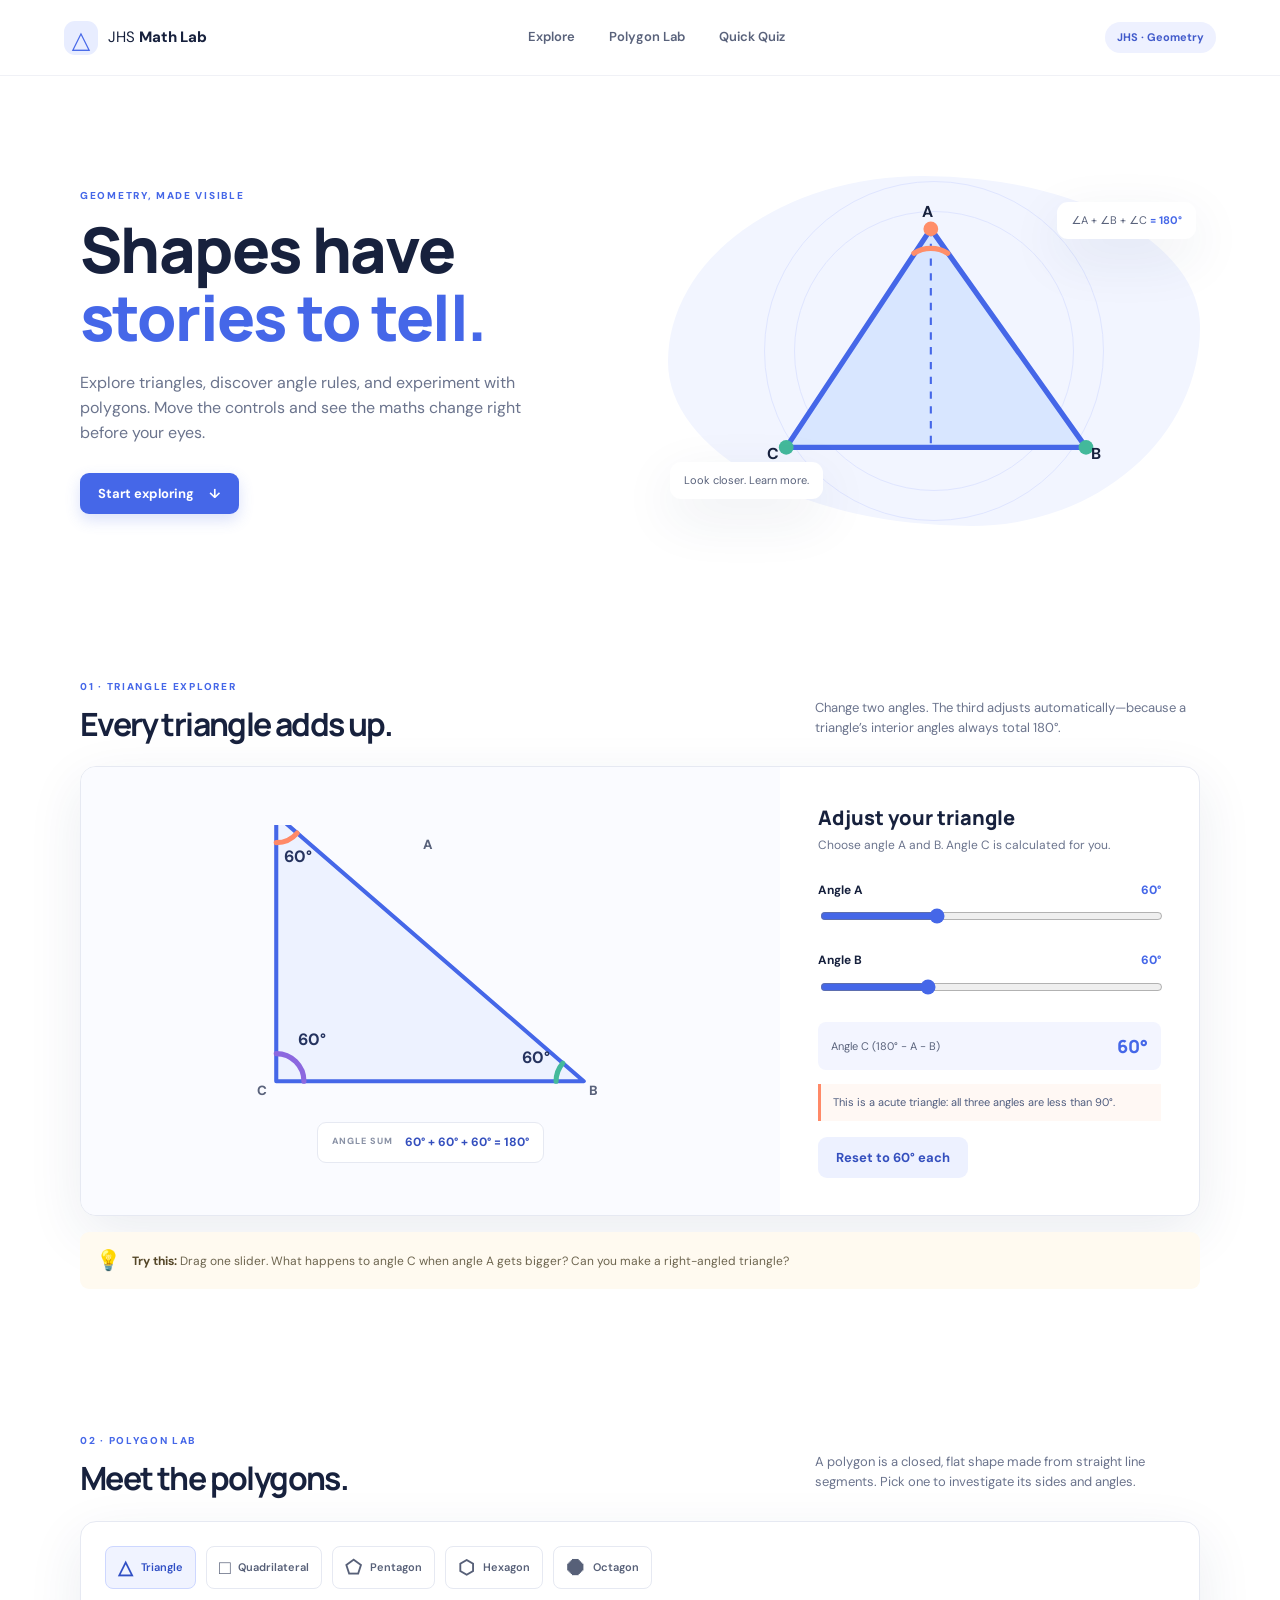
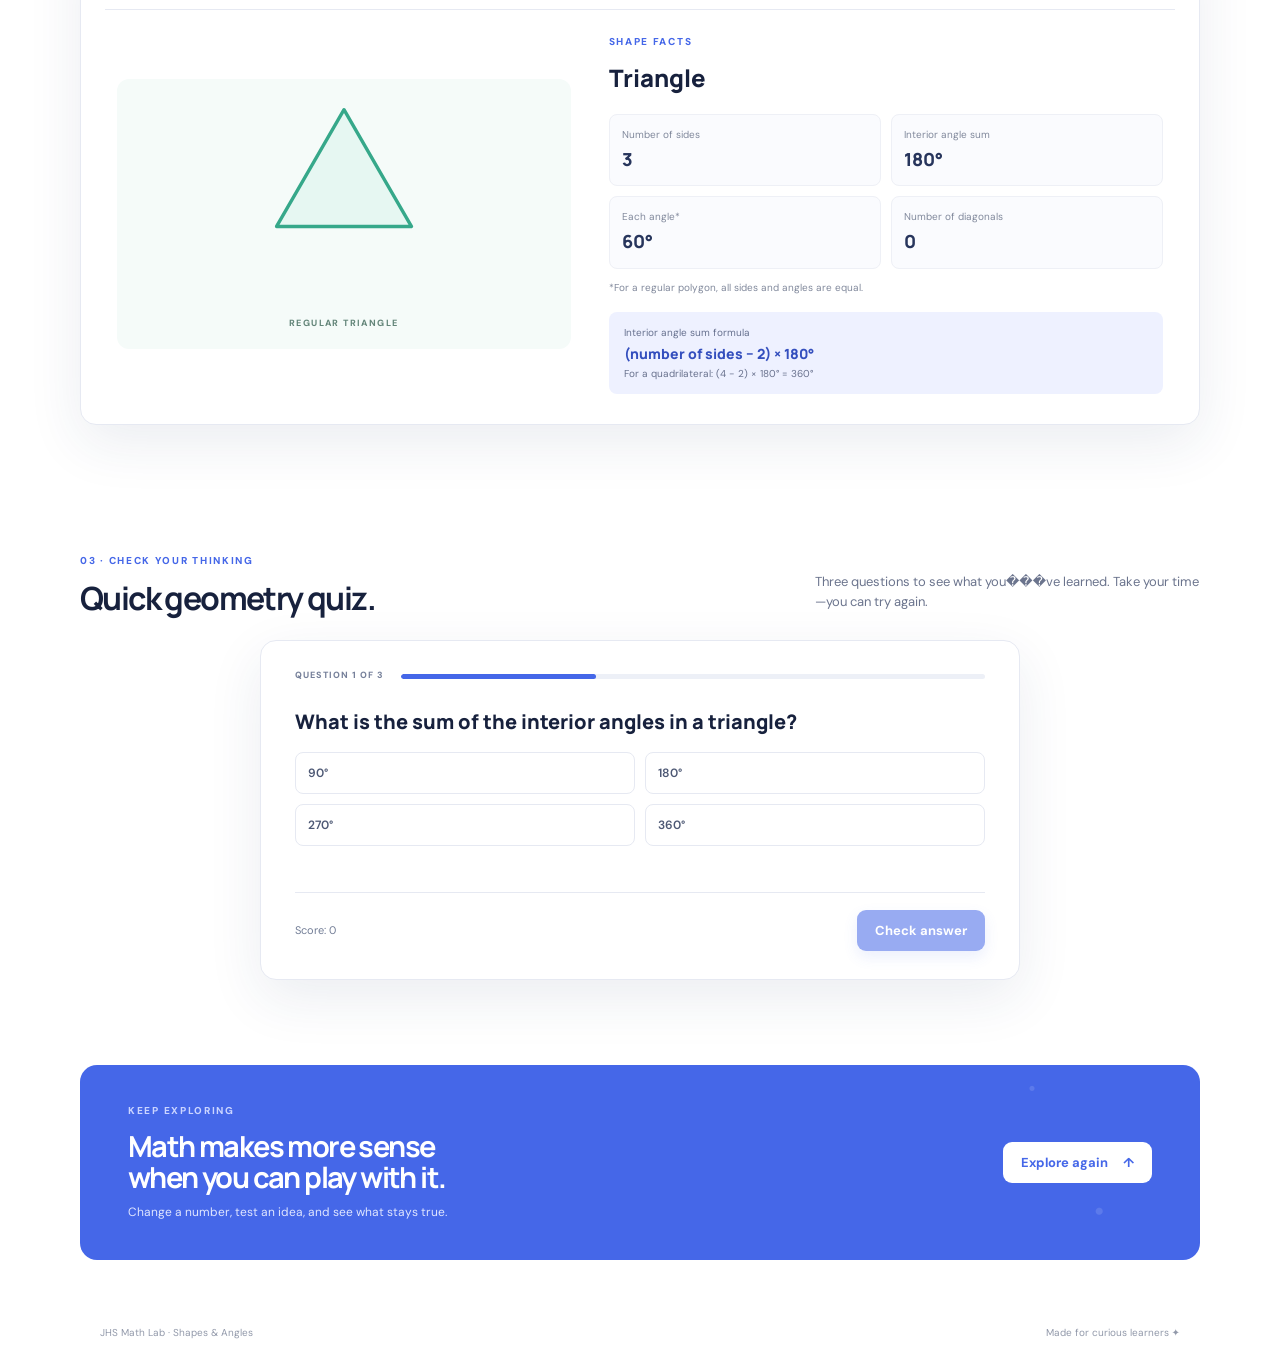
==== index.html @ 1efbacb0 "Build interactive Shapes & Angles JHS learning tool" ====
<!doctype html>
<html lang="en">
<head>
  <meta charset="utf-8">
  <meta name="viewport" content="width=device-width, initial-scale=1">
  <meta name="theme-color" content="#f5f7ff">
  <meta name="description" content="Explore triangles, angles, and polygons with interactive visual activities made for JHS learners.">
  <title>Shapes &amp; Angles — JHS Math Lab</title>
  <link rel="stylesheet" href="styles.css">
  <script src="script.js" defer></script>
</head>
<body>
  <a class="skip-link" href="#main">Skip to learning activities</a>
  <header class="topbar">
    <a class="brand" href="#home" aria-label="Shapes and Angles home"><span class="brand-mark" aria-hidden="true">△</span><span>JHS <strong>Math Lab</strong></span></a>
    <nav aria-label="Main navigation">
      <a href="#explore">Explore</a><a href="#polygon-lab">Polygon Lab</a><a href="#quiz">Quick Quiz</a>
    </nav>
    <span class="level-tag">JHS · Geometry</span>
  </header>

  <main id="main">
    <section class="hero" id="home">
      <div class="hero-copy">
        <p class="eyebrow">GEOMETRY, MADE VISIBLE</p>
        <h1>Shapes have<br><span>stories to tell.</span></h1>
        <p class="hero-text">Explore triangles, discover angle rules, and experiment with polygons. Move the controls and see the maths change right before your eyes.</p>
        <a class="button primary" href="#explore">Start exploring <span aria-hidden="true">↓</span></a>
      </div>
      <div class="hero-art" aria-hidden="true">
        <div class="orbit orbit-one"></div><div class="orbit orbit-two"></div>
        <svg viewBox="0 0 360 300" role="presentation">
          <polygon points="177,34 324,241 40,241" fill="#d8e6ff" stroke="#4567e8" stroke-width="5" stroke-linejoin="round"/>
          <path d="M177 34 L177 241" stroke="#4567e8" stroke-width="2" stroke-dasharray="7 7"/>
          <path d="M161 57 A30 30 0 0 1 193 57" fill="none" stroke="#ff8e69" stroke-width="5" stroke-linecap="round"/>
          <circle cx="177" cy="34" r="7" fill="#ff8e69"/><circle cx="324" cy="241" r="7" fill="#43b99b"/><circle cx="40" cy="241" r="7" fill="#43b99b"/>
          <text x="169" y="23" class="art-label">A</text><text x="329" y="252" class="art-label">B</text><text x="22" y="252" class="art-label">C</text>
        </svg>
        <div class="float-note note-top">∠A + ∠B + ∠C <strong>= 180°</strong></div>
        <div class="float-note note-bottom">Look closer. Learn more.</div>
      </div>
    </section>

    <section class="section" id="explore">
      <div class="section-heading"><div><p class="eyebrow">01 · TRIANGLE EXPLORER</p><h2>Every triangle adds up.</h2></div><p>Change two angles. The third adjusts automatically—because a triangle’s interior angles always total 180°.</p></div>
      <div class="explorer-card">
        <div class="triangle-stage">
          <svg id="triangle-svg" viewBox="0 0 400 290" role="img" aria-label="Interactive triangle showing its three interior angles">
            <polygon id="triangle-shape" points="200,35 350,250 50,250" fill="#edf2ff" stroke="#4567e8" stroke-width="4" stroke-linejoin="round"/>
            <path id="arc-a" fill="none" stroke="#ff8967" stroke-width="5" stroke-linecap="round"/>
            <path id="arc-b" fill="none" stroke="#44b99b" stroke-width="5" stroke-linecap="round"/>
            <path id="arc-c" fill="none" stroke="#8c68df" stroke-width="5" stroke-linecap="round"/>
            <text id="label-a" class="angle-label" x="200" y="94" text-anchor="middle">60°</text>
            <text id="label-b" class="angle-label" x="309" y="226" text-anchor="middle">60°</text>
            <text id="label-c" class="angle-label" x="91" y="226" text-anchor="middle">60°</text>
            <text x="193" y="23" class="vertex-label">A</text><text x="355" y="263" class="vertex-label">B</text><text x="31" y="263" class="vertex-label">C</text>
          </svg>
          <div class="sum-badge"><span>ANGLE SUM</span><strong id="triangle-sum">60° + 60° + 60° = 180°</strong></div>
        </div>
        <div class="controls-panel">
          <h3>Adjust your triangle</h3>
          <p class="muted">Choose angle A and B. Angle C is calculated for you.</p>
          <label class="range-label" for="angle-a"><span>Angle A</span><output id="out-a" for="angle-a">60°</output></label>
          <input id="angle-a" type="range" min="20" max="140" value="60">
          <label class="range-label" for="angle-b"><span>Angle B</span><output id="out-b" for="angle-b">60°</output></label>
          <input id="angle-b" type="range" min="20" max="150" value="60">
          <div class="third-angle"><span>Angle C (180° − A − B)</span><strong id="out-c">60°</strong></div>
          <p id="triangle-type" class="callout" aria-live="polite">This is an acute triangle: all three angles are less than 90°.</p>
          <button class="button secondary" id="reset-triangle" type="button">Reset to 60° each</button>
        </div>
      </div>
      <div class="fact-row"><span class="fact-icon">💡</span><p><strong>Try this:</strong> Drag one slider. What happens to angle C when angle A gets bigger? Can you make a right-angled triangle?</p></div>
    </section>

    <section class="section polygon-section" id="polygon-lab">
      <div class="section-heading"><div><p class="eyebrow">02 · POLYGON LAB</p><h2>Meet the polygons.</h2></div><p>A polygon is a closed, flat shape made from straight line segments. Pick one to investigate its sides and angles.</p></div>
      <div class="polygon-card">
        <div class="shape-picker" role="group" aria-label="Choose a polygon">
          <button type="button" class="shape-choice active" data-sides="3" aria-pressed="true"><span class="shape-icon">△</span><span>Triangle</span></button>
          <button type="button" class="shape-choice" data-sides="4" aria-pressed="false"><span class="shape-icon">□</span><span>Quadrilateral</span></button>
          <button type="button" class="shape-choice" data-sides="5" aria-pressed="false"><span class="shape-icon">⬠</span><span>Pentagon</span></button>
          <button type="button" class="shape-choice" data-sides="6" aria-pressed="false"><span class="shape-icon">⬡</span><span>Hexagon</span></button>
          <button type="button" class="shape-choice" data-sides="8" aria-pressed="false"><span class="shape-icon">⯃</span><span>Octagon</span></button>
        </div>
        <div class="polygon-content">
          <div class="polygon-visual"><svg id="polygon-svg" viewBox="0 0 300 260" role="img" aria-label="Regular triangle"><polygon id="polygon-shape" points="150,35 345,260 -45,260" fill="#e6f7f2" stroke="#36a88a" stroke-width="4" stroke-linejoin="round" transform="translate(0,-18)"/></svg><span id="polygon-name" class="visual-caption">REGULAR TRIANGLE</span></div>
          <div class="polygon-facts">
            <p class="eyebrow">SHAPE FACTS</p><h3 id="shape-title">Triangle</h3>
            <div class="fact-grid"><div><span>Number of sides</span><strong id="side-count">3</strong></div><div><span>Interior angle sum</span><strong id="angle-sum">180°</strong></div><div><span>Each angle* </span><strong id="each-angle">60°</strong></div><div><span>Number of diagonals</span><strong id="diagonal-count">0</strong></div></div>
            <p class="formula-note">*For a regular polygon, all sides and angles are equal.</p>
            <div class="formula-box"><span>Interior angle sum formula</span><strong>(number of sides − 2) × 180°</strong><small>For a quadrilateral: (4 − 2) × 180° = 360°</small></div>
          </div>
        </div>
      </div>
    </section>

    <section class="section quiz-section" id="quiz">
      <div class="section-heading"><div><p class="eyebrow">03 · CHECK YOUR THINKING</p><h2>Quick geometry quiz.</h2></div><p>Three questions to see what you���ve learned. Take your time—you can try again.</p></div>
      <div class="quiz-card">
        <div class="quiz-progress"><span id="quiz-progress-text">QUESTION 1 OF 3</span><div class="progress-track"><span id="progress-fill"></span></div></div>
        <h3 id="question-text">What is the sum of the interior angles in a triangle?</h3>
        <div id="answer-options" class="answer-options" role="group" aria-label="Answer choices"></div>
        <p id="quiz-feedback" class="quiz-feedback" aria-live="polite"></p>
        <div class="quiz-footer"><span id="score-text">Score: 0</span><button class="button primary" id="next-question" type="button" disabled>Check answer</button></div>
      </div>
    </section>

    <section class="finish-banner"><div><p class="eyebrow">KEEP EXPLORING</p><h2>Math makes more sense<br>when you can play with it.</h2><p>Change a number, test an idea, and see what stays true.</p></div><a class="button light" href="#explore">Explore again <span aria-hidden="true">↑</span></a></section>
  </main>
  <footer><span>JHS Math Lab · Shapes &amp; Angles</span><span>Made for curious learners ✦</span></footer>
</body>
</html>
---- styles.css ----
@import url('https://fonts.googleapis.com/css2?family=DM+Sans:wght@400;500;600;700&family=Manrope:wght@400;500;600;700;800&display=swap');
:root{--ink:#17213d;--muted:#6b748d;--blue:#4567e8;--blue-dark:#2f4fc8;--mint:#e6f7f2;--line:#e6e9f2;--paper:#f7f8fc;--white:#fff;--coral:#ff8967;--shadow:0 18px 55px rgba(37,53,102,.09)}
*{box-sizing:border-box}html{scroll-behavior:smooth;scroll-padding-top:90px}body{margin:0;background:#fff;color:var(--ink);font-family:'DM Sans',system-ui,sans-serif;line-height:1.55}.skip-link{position:absolute;left:-9999px;top:8px;background:#fff;padding:10px;z-index:5}.skip-link:focus{left:10px}.topbar{height:76px;padding:0 max(calc((100vw - 1180px)/2),5vw);display:flex;align-items:center;justify-content:space-between;border-bottom:1px solid #f0f1f6;background:rgba(255,255,255,.94);position:sticky;top:0;z-index:4;backdrop-filter:blur(12px)}.brand{display:flex;gap:10px;align-items:center;color:var(--ink);font-size:15px;text-decoration:none}.brand strong{font-weight:800}.brand-mark{display:grid;place-items:center;width:34px;height:34px;border-radius:11px;background:#e8edff;color:var(--blue);font-size:24px}.topbar nav{display:flex;gap:34px}.topbar nav a{font-size:13px;font-weight:600;text-decoration:none;color:#59627b}.topbar nav a:hover{color:var(--blue)}.level-tag{font-size:11px;font-weight:700;color:#425bcb;background:#eef1ff;padding:7px 12px;border-radius:20px}.hero{max-width:1180px;min-height:535px;margin:auto;padding:75px 30px 60px;display:grid;grid-template-columns:1fr 1fr;align-items:center;gap:55px}.eyebrow{font-size:10px;letter-spacing:1.7px;font-weight:800;color:var(--blue);margin:0 0 12px}.hero h1,.section h2,.finish-banner h2{font-family:Manrope,sans-serif;letter-spacing:-1.6px;line-height:1.08}.hero h1{font-size:clamp(43px,5vw,63px);margin:0 0 20px;font-weight:800}.hero h1 span{color:var(--blue)}.hero-text{max-width:455px;color:var(--muted);font-size:16px;margin:0 0 28px}.button{border:0;border-radius:9px;padding:12px 18px;display:inline-flex;align-items:center;gap:15px;font:700 13px 'DM Sans',sans-serif;text-decoration:none;cursor:pointer;transition:transform .18s,background .18s}.button:hover:not(:disabled){transform:translateY(-2px)}.primary{background:var(--blue);color:white;box-shadow:0 6px 15px #4567e833}.primary:hover:not(:disabled){background:var(--blue-dark)}.primary:disabled{opacity:.55;cursor:not-allowed}.secondary{background:#edf1ff;color:#344fbe;margin-top:16px}.light{background:#fff;color:var(--blue)}.hero-art{height:350px;position:relative;display:grid;place-items:center;border-radius:48% 52% 43% 57%/53% 43% 57% 47%;background:#f2f5ff}.hero-art svg{position:relative;z-index:1;width:min(90%,380px);height:auto}.art-label{font:700 15px 'DM Sans';fill:#17213d}.orbit{position:absolute;border:1px solid #dfe5ff;border-radius:50%}.orbit-one{width:280px;height:280px}.orbit-two{width:340px;height:340px}.float-note{position:absolute;background:white;border-radius:11px;padding:10px 14px;box-shadow:var(--shadow);font-size:11px;color:#59627b;z-index:2}.float-note strong{color:var(--blue)}.note-top{top:26px;right:4px}.note-bottom{bottom:27px;left:2px}.section{max-width:1180px;margin:0 auto;padding:68px 30px}.section-heading{display:flex;justify-content:space-between;align-items:end;gap:45px;margin-bottom:25px}.section-heading h2{font-size:32px;margin:0}.section-heading>p{color:var(--muted);font-size:13px;max-width:385px;margin:0 0 3px}.explorer-card,.polygon-card,.quiz-card{background:white;border:1px solid var(--line);border-radius:16px;box-shadow:var(--shadow)}.explorer-card{display:grid;grid-template-columns:1.25fr .75fr;overflow:hidden}.triangle-stage{padding:25px 28px 20px;background:#fafbff;display:flex;flex-direction:column;align-items:center;justify-content:center;min-height:390px}.triangle-stage svg{width:min(100%,410px);height:auto}.angle-label{font:700 16px 'DM Sans';fill:#25335f}.vertex-label{font:800 13px 'DM Sans';fill:#59627b}.sum-badge{display:flex;align-items:center;gap:12px;background:white;padding:10px 14px;border:1px solid var(--line);border-radius:9px}.sum-badge span{font-size:9px;letter-spacing:1px;color:#8991a5;font-weight:800}.sum-badge strong{font-size:12px;color:#344fbe}.controls-panel{padding:37px 38px}.controls-panel h3,.polygon-facts h3{margin:0 0 5px;font:800 20px Manrope,sans-serif}.muted{margin:0 0 26px;color:var(--muted);font-size:12px}.range-label{display:flex;justify-content:space-between;font-size:12px;font-weight:700;margin:19px 0 7px}.range-label output{color:var(--blue);font-weight:800}input[type=range]{width:100%;accent-color:var(--blue);cursor:pointer}.third-angle{background:#f3f5ff;padding:12px 13px;margin-top:20px;border-radius:8px;display:flex;justify-content:space-between;align-items:center;font-size:11px;color:#59627b}.third-angle strong{font:800 18px Manrope;color:var(--blue)}.callout{font-size:11px;color:#4f5c7e;background:#fff8f4;border-left:3px solid var(--coral);padding:10px 12px;margin:14px 0 0}.fact-row{margin-top:16px;padding:13px 16px;border-radius:9px;background:#fffaf0;display:flex;align-items:center;gap:11px;color:#6d654f;font-size:12px}.fact-row p{margin:0}.fact-row strong{color:#544627}.fact-icon{font-size:20px}.polygon-section{padding-top:76px}.polygon-card{padding:24px}.shape-picker{display:flex;gap:10px;flex-wrap:wrap;border-bottom:1px solid var(--line);padding-bottom:20px}.shape-choice{display:flex;align-items:center;gap:8px;padding:8px 12px;border:1px solid var(--line);border-radius:8px;background:white;color:#576078;font:600 11px 'DM Sans';cursor:pointer}.shape-choice:hover,.shape-choice.active{background:#f0f3ff;border-color:#cdd7ff;color:#304fc5}.shape-icon{font-size:19px}.polygon-content{display:grid;grid-template-columns:.9fr 1.1fr;gap:38px;align-items:center;padding:24px 12px 6px}.polygon-visual{min-height:270px;border-radius:12px;background:#f5fbf9;display:flex;flex-direction:column;justify-content:center;align-items:center}.polygon-visual svg{width:min(90%,300px);height:220px;overflow:visible}.polygon-visual polygon{transition:all .3s ease}.visual-caption{font-size:9px;letter-spacing:1.4px;color:#638579;font-weight:800}.polygon-facts h3{font-size:24px;margin-bottom:20px}.fact-grid{display:grid;grid-template-columns:1fr 1fr;gap:10px}.fact-grid div{background:#fafbfe;border:1px solid #eef0f6;border-radius:8px;padding:12px}.fact-grid span{display:block;color:#81899c;font-size:10px;margin-bottom:4px}.fact-grid strong{font:800 18px Manrope;color:#27355c}.formula-note{color:#81899c;font-size:10px;margin:11px 0 17px}.formula-box{background:#eef1ff;padding:13px 15px;border-radius:8px;display:flex;flex-direction:column;gap:3px}.formula-box span{font-size:10px;color:#67718f}.formula-box strong{color:#344fbe;font:800 14px Manrope}.formula-box small{font-size:10px;color:#68718d}.quiz-section{padding-top:60px;padding-bottom:85px}.quiz-card{max-width:760px;margin:auto;padding:28px 34px}.quiz-progress{display:flex;align-items:center;gap:17px;font-size:9px;letter-spacing:1px;font-weight:800;color:#76809a}.progress-track{height:5px;border-radius:10px;background:#edf0f7;flex:1;overflow:hidden}.progress-track span{height:100%;width:33.3%;display:block;background:var(--blue);border-radius:10px;transition:width .25s}.quiz-card h3{font:800 20px Manrope;margin:25px 0 17px}.answer-options{display:grid;grid-template-columns:1fr 1fr;gap:10px}.answer-option{border:1px solid var(--line);border-radius:8px;padding:12px;text-align:left;background:white;color:#4d5874;font:600 12px 'DM Sans';cursor:pointer}.answer-option:hover{border-color:#9cafff;background:#f8f9ff}.answer-option.selected{border-color:var(--blue);background:#f0f3ff;color:#304fc5}.answer-option.correct{border-color:#53b99a;background:#edfaf5;color:#187456}.answer-option.incorrect{border-color:#f18a72;background:#fff3ef;color:#a6432e}.answer-option:disabled{cursor:default}.quiz-feedback{min-height:22px;color:#53617f;font-size:12px;font-weight:600}.quiz-feedback.good{color:#16815e}.quiz-feedback.bad{color:#b74e37}.quiz-footer{display:flex;justify-content:space-between;align-items:center;border-top:1px solid var(--line);padding-top:17px;color:#727d96;font-size:11px}.finish-banner{max-width:1120px;margin:0 auto 65px;background:#4567e8;color:white;border-radius:17px;padding:38px 48px;display:flex;align-items:center;justify-content:space-between;background-image:radial-gradient(circle at 85% 12%,#ffffff20 0 2px,transparent 3px),radial-gradient(circle at 91% 75%,#ffffff20 0 3px,transparent 4px)}.finish-banner .eyebrow{color:#cad4ff}.finish-banner h2{font-size:29px;margin:0 0 10px}.finish-banner p:not(.eyebrow){font-size:12px;color:#e0e6ff;margin:0}footer{max-width:1120px;margin:auto;padding:0 20px 25px;display:flex;justify-content:space-between;color:#9299aa;font-size:10px}
@media(max-width:800px){.hero{gap:20px;padding-top:55px;min-height:470px}.hero-art{height:290px}.section-heading{align-items:start;flex-direction:column;gap:12px}.section-heading>p{max-width:550px}.explorer-card{grid-template-columns:1fr}.triangle-stage{min-height:320px}.controls-panel{padding:26px 30px}.polygon-content{gap:22px}.finish-banner{margin-left:20px;margin-right:20px}}
@media(max-width:560px){.topbar{height:64px;padding:0 16px}.topbar nav{gap:12px}.topbar nav a{font-size:10px}.topbar nav a:nth-child(2){display:none}.brand{font-size:13px}.brand-mark{width:30px;height:30px}.level-tag{font-size:9px;padding:6px 8px}.hero{grid-template-columns:1fr;padding:48px 22px 40px;gap:20px}.hero h1{font-size:46px}.hero-text{font-size:14px}.hero-art{height:270px;max-width:400px;width:100%;margin:auto}.section{padding:48px 17px}.section-heading h2{font-size:27px}.section-heading>p{font-size:12px}.triangle-stage{min-height:270px;padding:16px}.sum-badge{gap:7px;padding:8px}.sum-badge strong{font-size:10px}.controls-panel{padding:23px 20px}.polygon-card{padding:14px}.shape-picker{gap:7px}.shape-choice{padding:7px 9px;font-size:10px}.polygon-content{grid-template-columns:1fr;padding:17px 0 0}.polygon-visual{min-height:245px}.polygon-facts{padding:0 3px 7px}.quiz-card{padding:22px 18px}.quiz-card h3{font-size:17px}.answer-options{grid-template-columns:1fr}.finish-banner{padding:28px 23px;align-items:start;flex-direction:column;gap:20px}.finish-banner h2{font-size:25px}footer{padding:0 18px 20px;gap:15px;flex-wrap:wrap}}
@media(prefers-reduced-motion:reduce){*,*::before,*::after{scroll-behavior:auto!important;transition:none!important}}
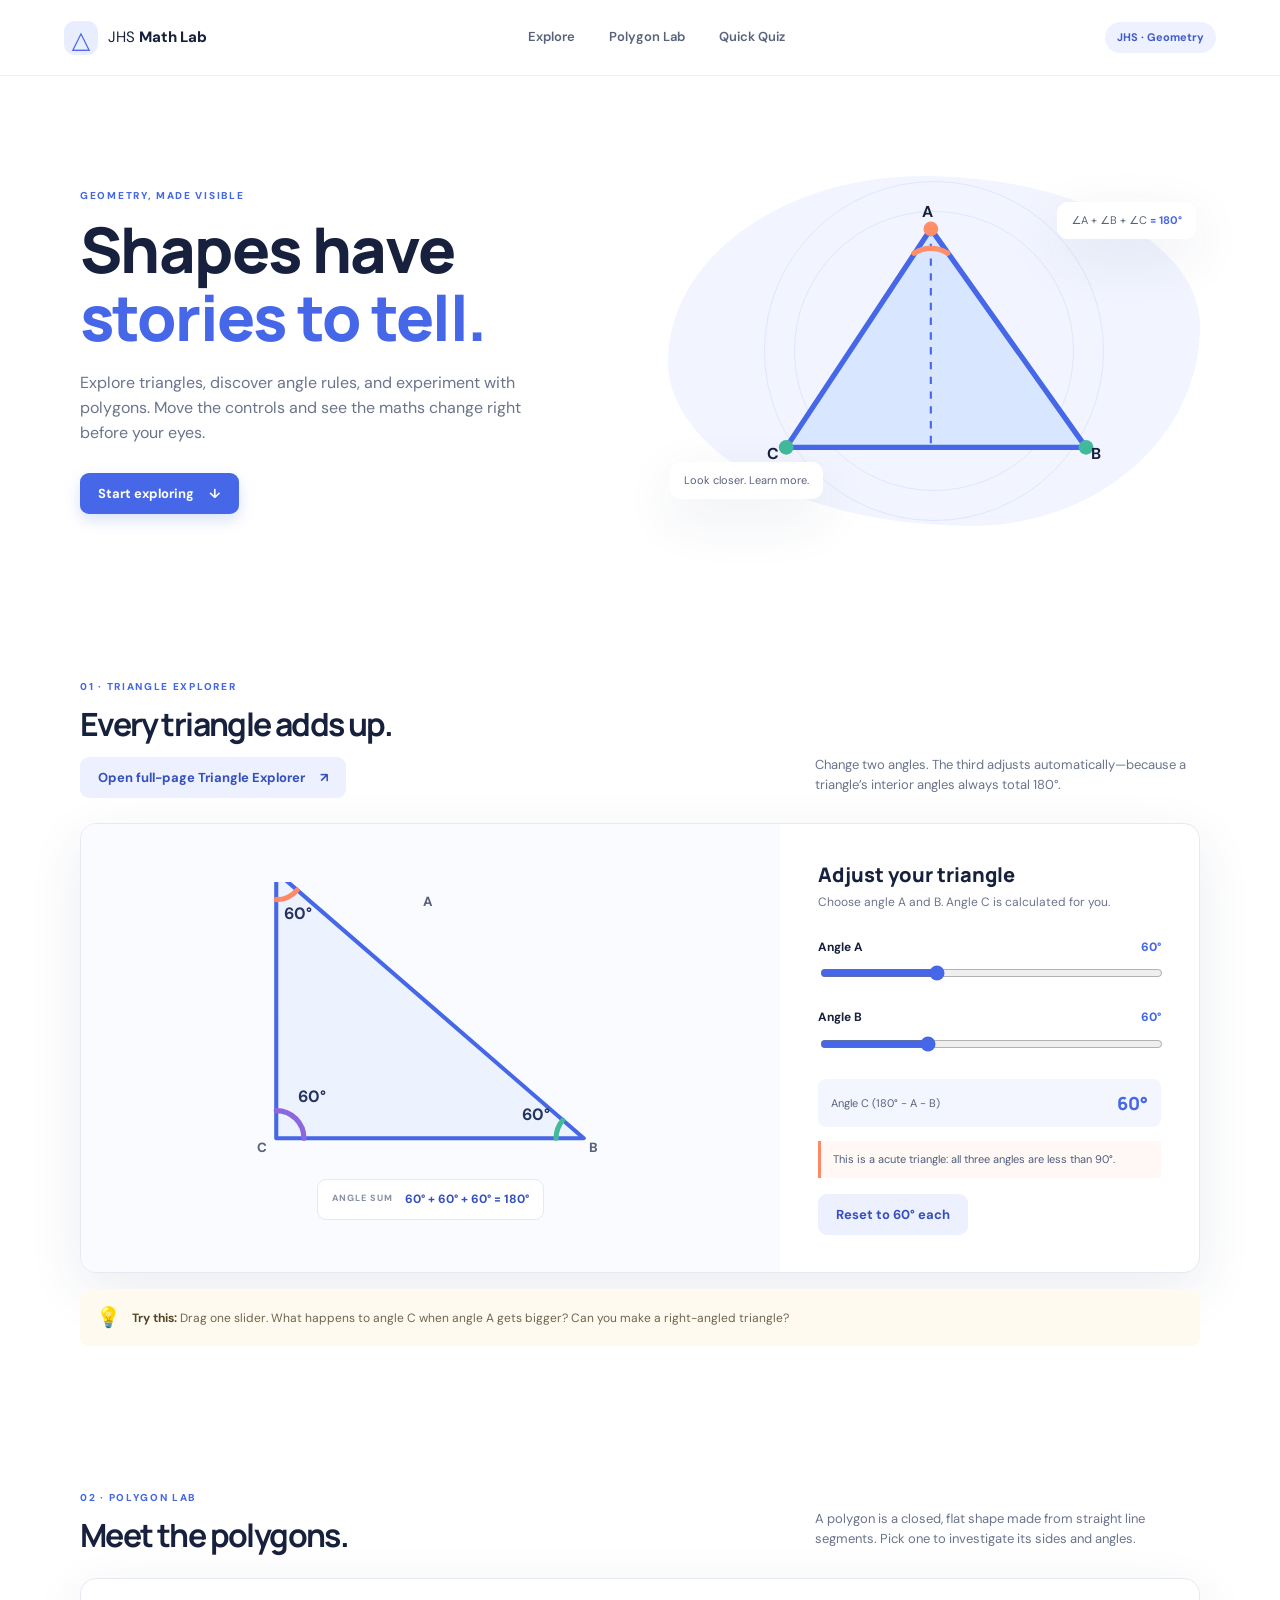
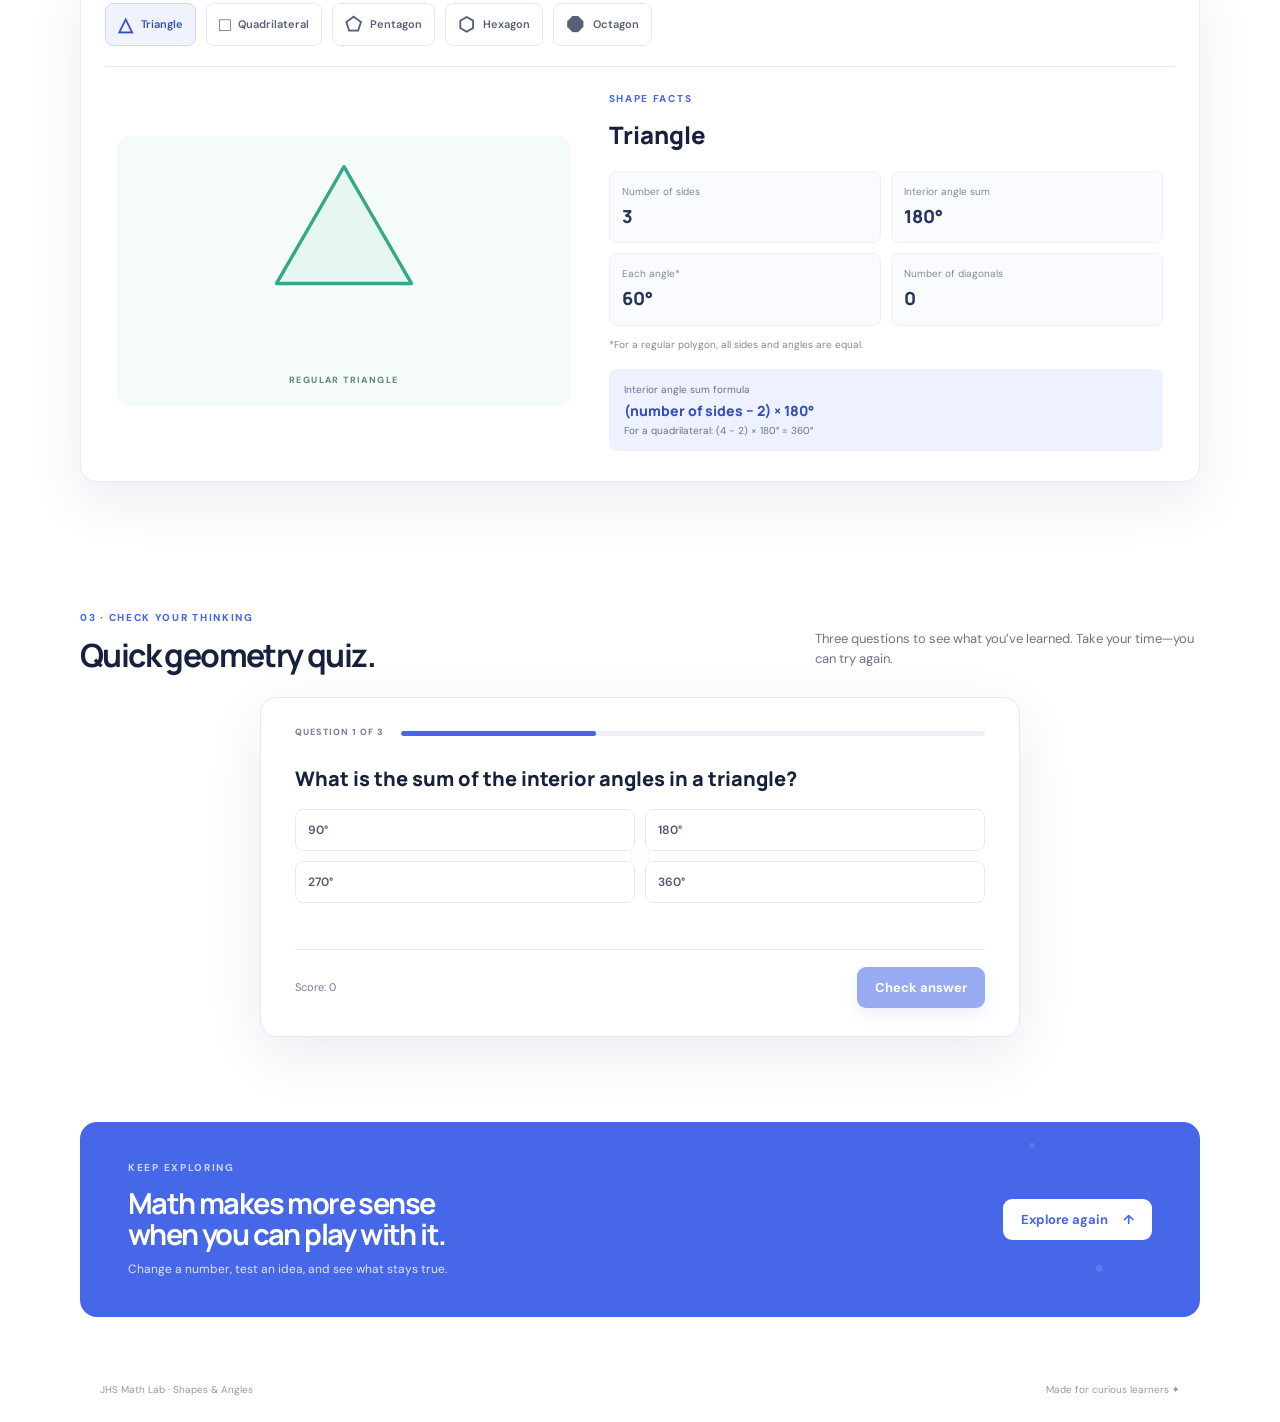
==== commit 33d71e95: "Link main Shapes & Angles page to full-page Triangle Explorer" ====
--- a/index.html
+++ b/index.html
@@ -42,7 +42,14 @@
     </section>
 
     <section class="section" id="explore">
-      <div class="section-heading"><div><p class="eyebrow">01 · TRIANGLE EXPLORER</p><h2>Every triangle adds up.</h2></div><p>Change two angles. The third adjusts automatically—because a triangle’s interior angles always total 180°.</p></div>
+      <div class="section-heading">
+        <div>
+          <p class="eyebrow">01 · TRIANGLE EXPLORER</p>
+          <h2>Every triangle adds up.</h2>
+          <a class="button secondary" href="triangle-explorer.html">Open full-page Triangle Explorer <span aria-hidden="true">↗</span></a>
+        </div>
+        <p>Change two angles. The third adjusts automatically—because a triangle’s interior angles always total 180°.</p>
+      </div>
       <div class="explorer-card">
         <div class="triangle-stage">
           <svg id="triangle-svg" viewBox="0 0 400 290" role="img" aria-label="Interactive triangle showing its three interior angles">
@@ -95,7 +102,7 @@
     </section>
 
     <section class="section quiz-section" id="quiz">
-      <div class="section-heading"><div><p class="eyebrow">03 · CHECK YOUR THINKING</p><h2>Quick geometry quiz.</h2></div><p>Three questions to see what you���ve learned. Take your time—you can try again.</p></div>
+      <div class="section-heading"><div><p class="eyebrow">03 · CHECK YOUR THINKING</p><h2>Quick geometry quiz.</h2></div><p>Three questions to see what you’ve learned. Take your time—you can try again.</p></div>
       <div class="quiz-card">
         <div class="quiz-progress"><span id="quiz-progress-text">QUESTION 1 OF 3</span><div class="progress-track"><span id="progress-fill"></span></div></div>
         <h3 id="question-text">What is the sum of the interior angles in a triangle?</h3>
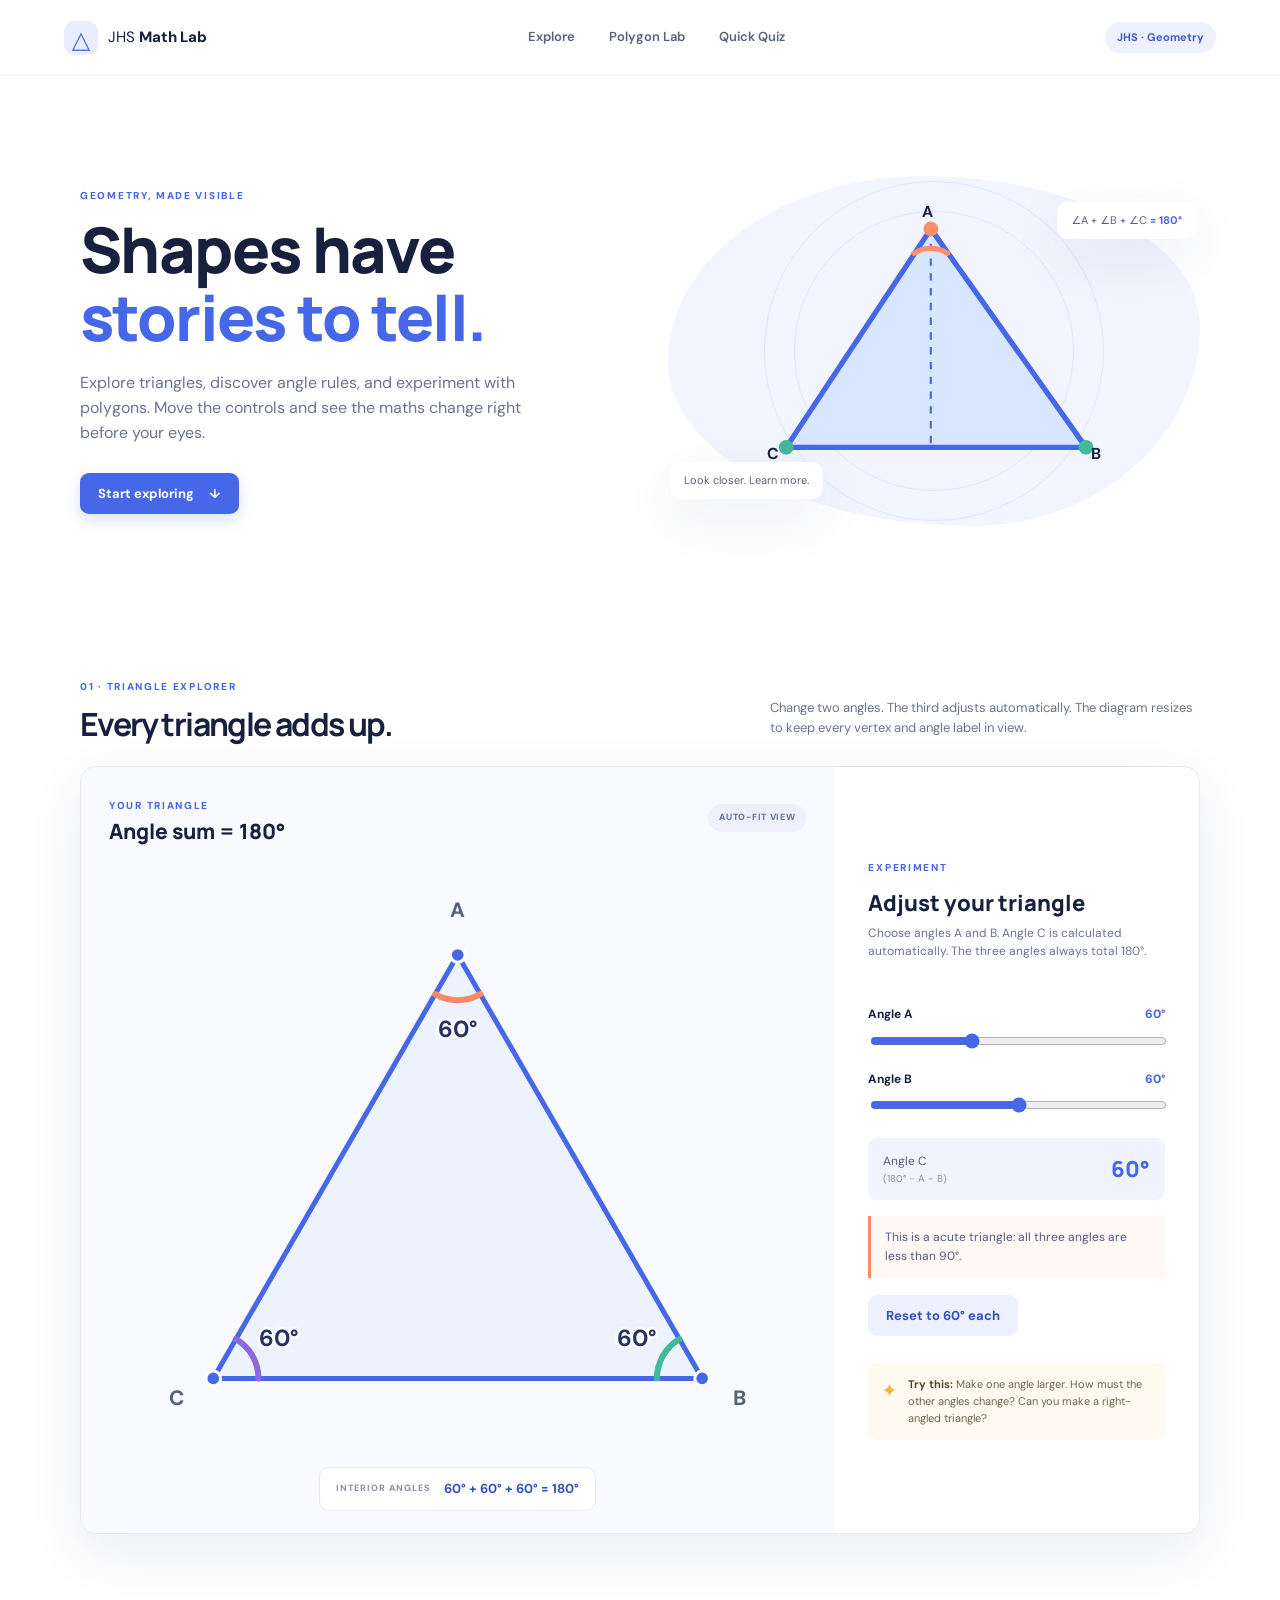
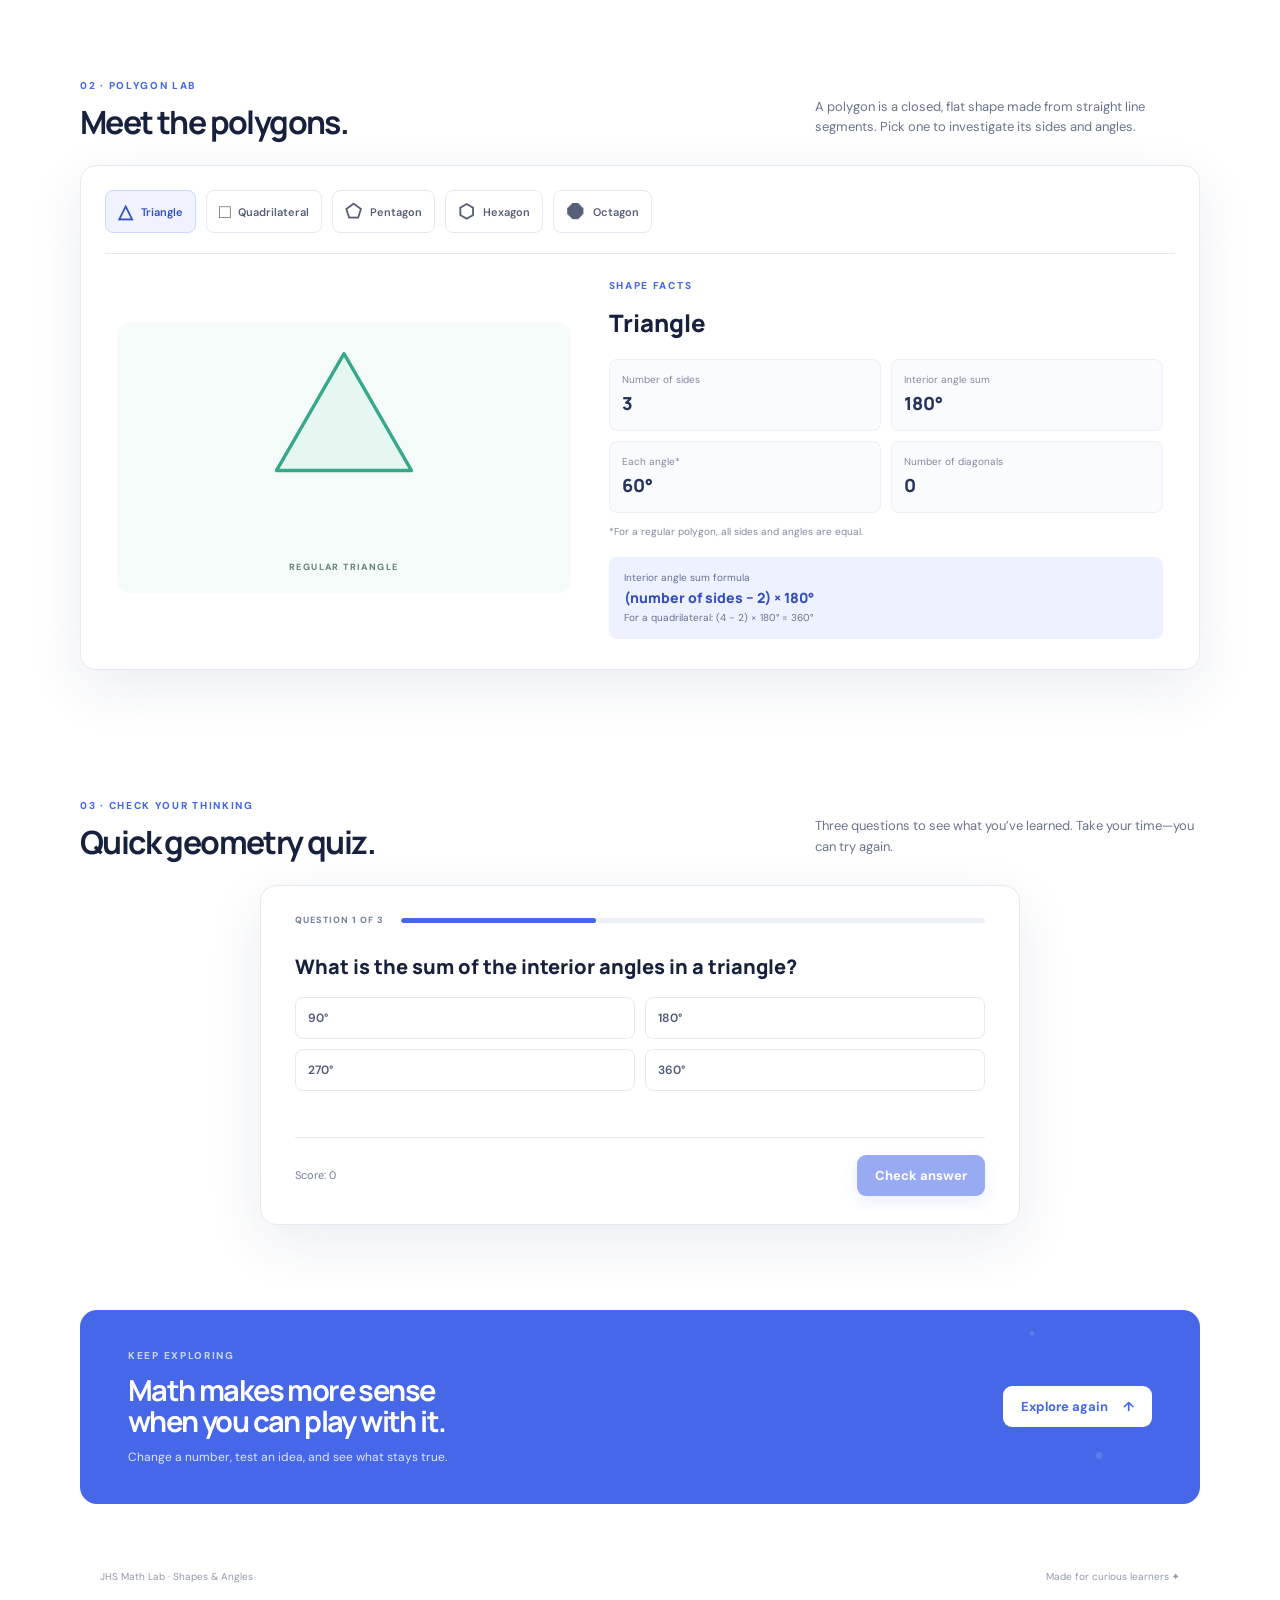
==== commit 04c29cb8: "Use the full auto-fitting triangle explorer inline on the main page" ====
--- a/index.html
+++ b/index.html
@@ -7,6 +7,7 @@
   <meta name="description" content="Explore triangles, angles, and polygons with interactive visual activities made for JHS learners.">
   <title>Shapes &amp; Angles — JHS Math Lab</title>
   <link rel="stylesheet" href="styles.css">
+  <link rel="stylesheet" href="triangle-integrated.css">
   <script src="script.js" defer></script>
 </head>
 <body>
@@ -41,42 +42,38 @@
       </div>
     </section>
 
-    <section class="section" id="explore">
-      <div class="section-heading">
-        <div>
-          <p class="eyebrow">01 · TRIANGLE EXPLORER</p>
-          <h2>Every triangle adds up.</h2>
-          <a class="button secondary" href="triangle-explorer.html">Open full-page Triangle Explorer <span aria-hidden="true">↗</span></a>
+    <section class="section integrated-triangle" id="explore">
+      <div class="section-heading"><div><p class="eyebrow">01 · TRIANGLE EXPLORER</p><h2>Every triangle adds up.</h2></div><p>Change two angles. The third adjusts automatically. The diagram resizes to keep every vertex and angle label in view.</p></div>
+      <div class="large-explorer">
+        <div class="large-triangle-panel">
+          <div class="large-triangle-heading"><div><span class="eyebrow">YOUR TRIANGLE</span><h3>Angle sum = 180°</h3></div><span class="auto-fit-tag">AUTO-FIT VIEW</span></div>
+          <div class="large-triangle-stage">
+            <svg id="triangle-svg" viewBox="-280 -300 560 440" role="img" aria-labelledby="triangle-title triangle-description" preserveAspectRatio="xMidYMid meet">
+              <title id="triangle-title">Interactive triangle</title>
+              <desc id="triangle-description">A triangle with adjustable angles A, B, and C.</desc>
+              <polygon id="triangle-shape" points="0,-200 173,100 -173,100" />
+              <g id="angle-arcs" aria-hidden="true"></g>
+              <g id="vertex-dots" aria-hidden="true"></g>
+              <g id="angle-labels" aria-hidden="true"></g>
+              <g id="vertex-labels" aria-hidden="true"></g>
+            </svg>
+          </div>
+          <div class="large-sum-strip"><span>INTERIOR ANGLES</span><strong id="triangle-sum">60° + 60° + 60° = 180°</strong></div>
         </div>
-        <p>Change two angles. The third adjusts automatically—because a triangle’s interior angles always total 180°.</p>
+        <aside class="large-controls-panel">
+          <p class="eyebrow">EXPERIMENT</p>
+          <h3>Adjust your triangle</h3>
+          <p class="large-help">Choose angles A and B. Angle C is calculated automatically. The three angles always total 180°.</p>
+          <label class="range-label" for="angle-a"><span>Angle A</span><output id="out-a" for="angle-a">60°</output></label>
+          <input id="angle-a" type="range" min="15" max="150" value="60">
+          <label class="range-label" for="angle-b"><span>Angle B</span><output id="out-b" for="angle-b">60°</output></label>
+          <input id="angle-b" type="range" min="15" max="105" value="60">
+          <div class="large-third-angle"><span>Angle C <small>(180° − A − B)</small></span><strong id="out-c">60°</strong></div>
+          <p class="large-callout" id="triangle-type" aria-live="polite">This is an acute triangle: all three angles are less than 90°.</p>
+          <button class="button secondary" id="reset-triangle" type="button">Reset to 60° each</button>
+          <div class="large-learning-note"><span aria-hidden="true">✦</span><p><strong>Try this:</strong> Make one angle larger. How must the other angles change? Can you make a right-angled triangle?</p></div>
+        </aside>
       </div>
-      <div class="explorer-card">
-        <div class="triangle-stage">
-          <svg id="triangle-svg" viewBox="0 0 400 290" role="img" aria-label="Interactive triangle showing its three interior angles">
-            <polygon id="triangle-shape" points="200,35 350,250 50,250" fill="#edf2ff" stroke="#4567e8" stroke-width="4" stroke-linejoin="round"/>
-            <path id="arc-a" fill="none" stroke="#ff8967" stroke-width="5" stroke-linecap="round"/>
-            <path id="arc-b" fill="none" stroke="#44b99b" stroke-width="5" stroke-linecap="round"/>
-            <path id="arc-c" fill="none" stroke="#8c68df" stroke-width="5" stroke-linecap="round"/>
-            <text id="label-a" class="angle-label" x="200" y="94" text-anchor="middle">60°</text>
-            <text id="label-b" class="angle-label" x="309" y="226" text-anchor="middle">60°</text>
-            <text id="label-c" class="angle-label" x="91" y="226" text-anchor="middle">60°</text>
-            <text x="193" y="23" class="vertex-label">A</text><text x="355" y="263" class="vertex-label">B</text><text x="31" y="263" class="vertex-label">C</text>
-          </svg>
-          <div class="sum-badge"><span>ANGLE SUM</span><strong id="triangle-sum">60° + 60° + 60° = 180°</strong></div>
-        </div>
-        <div class="controls-panel">
-          <h3>Adjust your triangle</h3>
-          <p class="muted">Choose angle A and B. Angle C is calculated for you.</p>
-          <label class="range-label" for="angle-a"><span>Angle A</span><output id="out-a" for="angle-a">60°</output></label>
-          <input id="angle-a" type="range" min="20" max="140" value="60">
-          <label class="range-label" for="angle-b"><span>Angle B</span><output id="out-b" for="angle-b">60°</output></label>
-          <input id="angle-b" type="range" min="20" max="150" value="60">
-          <div class="third-angle"><span>Angle C (180° − A − B)</span><strong id="out-c">60°</strong></div>
-          <p id="triangle-type" class="callout" aria-live="polite">This is an acute triangle: all three angles are less than 90°.</p>
-          <button class="button secondary" id="reset-triangle" type="button">Reset to 60° each</button>
-        </div>
-      </div>
-      <div class="fact-row"><span class="fact-icon">💡</span><p><strong>Try this:</strong> Drag one slider. What happens to angle C when angle A gets bigger? Can you make a right-angled triangle?</p></div>
     </section>
 
     <section class="section polygon-section" id="polygon-lab">
--- a/triangle-integrated.css
+++ b/triangle-integrated.css
@@ -0,0 +1,3 @@
+.integrated-triangle .section-heading{align-items:end}.integrated-triangle .section-heading>p{max-width:430px}.large-explorer{display:grid;grid-template-columns:minmax(0,1.55fr) minmax(320px,.75fr);min-height:670px;border:1px solid var(--line);border-radius:16px;overflow:hidden;background:#fff;box-shadow:var(--shadow)}.large-triangle-panel{min-width:0;background:#f9faff;padding:25px 28px 22px;display:flex;flex-direction:column}.large-triangle-heading{display:flex;align-items:center;justify-content:space-between}.large-triangle-heading .eyebrow{margin-bottom:3px}.large-triangle-heading h3{margin:0;font:800 21px Manrope,sans-serif}.auto-fit-tag{font-size:9px;letter-spacing:.7px;font-weight:800;color:#66729b;background:#eef1fb;padding:7px 11px;border-radius:20px}.large-triangle-stage{flex:1;min-height:500px;display:grid;place-items:center;overflow:hidden}.large-triangle-stage svg{display:block;width:100%;height:100%;min-height:500px;max-height:680px;overflow:visible}.large-triangle-stage #triangle-shape{fill:#edf2ff;stroke:var(--blue);stroke-width:5;stroke-linejoin:round;vector-effect:non-scaling-stroke;transition:all .2s ease}.large-triangle-stage .angle-arc{fill:none;stroke-width:6;stroke-linecap:round;vector-effect:non-scaling-stroke}.large-triangle-stage .angle-text{font:700 19px 'DM Sans',sans-serif;fill:#25335f;text-anchor:middle;dominant-baseline:middle;paint-order:stroke;stroke:#f9faff;stroke-width:5px;stroke-linejoin:round}.large-triangle-stage .vertex-dot{fill:var(--blue);stroke:#fff;stroke-width:3;vector-effect:non-scaling-stroke}.large-triangle-stage .vertex-text{font:800 17px 'DM Sans',sans-serif;fill:#59627b;text-anchor:middle;dominant-baseline:middle;paint-order:stroke;stroke:#f9faff;stroke-width:5px;stroke-linejoin:round}.large-sum-strip{align-self:center;display:flex;align-items:center;gap:13px;background:#fff;border:1px solid var(--line);border-radius:10px;padding:11px 16px}.large-sum-strip span{font-size:9px;letter-spacing:1px;color:#8991a5;font-weight:800}.large-sum-strip strong{font-size:13px;color:#344fbe}.large-controls-panel{padding:38px 34px;display:flex;flex-direction:column;justify-content:center}.large-controls-panel h3{margin:0 0 6px;font:800 22px Manrope,sans-serif}.large-help{color:var(--muted);font-size:12px;margin:0 0 25px}.large-controls-panel input[type=range]{width:100%;accent-color:var(--blue);cursor:pointer}.large-third-angle{background:#f1f3ff;padding:14px 15px;margin-top:23px;border-radius:9px;display:flex;justify-content:space-between;align-items:center;font-size:12px;color:#59627b}.large-third-angle small{display:block;font-size:10px;color:#8991a5}.large-third-angle strong{font:800 22px Manrope;color:var(--blue)}.large-callout{font-size:12px;color:#4f5c7e;background:#fff8f4;border-left:3px solid var(--coral);padding:12px 14px;margin:16px 0 0}.large-controls-panel>.button{align-self:flex-start;margin-top:17px}.large-learning-note{display:flex;gap:11px;background:#fffaf0;border-radius:9px;padding:13px;margin-top:27px;color:#6d654f;font-size:11px}.large-learning-note>span{font-size:19px;color:#f0b547}.large-learning-note p{margin:0}.large-learning-note strong{color:#544627}
+@media(max-width:850px){.large-explorer{grid-template-columns:1fr}.large-triangle-panel{min-height:550px}.large-triangle-stage,.large-triangle-stage svg{min-height:420px;max-height:540px}.large-controls-panel{padding:30px 32px}.large-learning-note{margin-top:22px}}
+@media(max-width:560px){.large-explorer{border-radius:12px;min-height:0}.large-triangle-panel{padding:18px 11px 17px;min-height:405px}.large-triangle-heading{padding:0 5px}.large-triangle-heading h3{font-size:17px}.auto-fit-tag{font-size:8px;padding:6px 8px}.large-triangle-stage,.large-triangle-stage svg{min-height:300px;max-height:390px}.large-sum-strip{gap:7px;padding:9px 10px}.large-sum-strip span{font-size:8px}.large-sum-strip strong{font-size:10px}.large-controls-panel{padding:25px 19px}}
